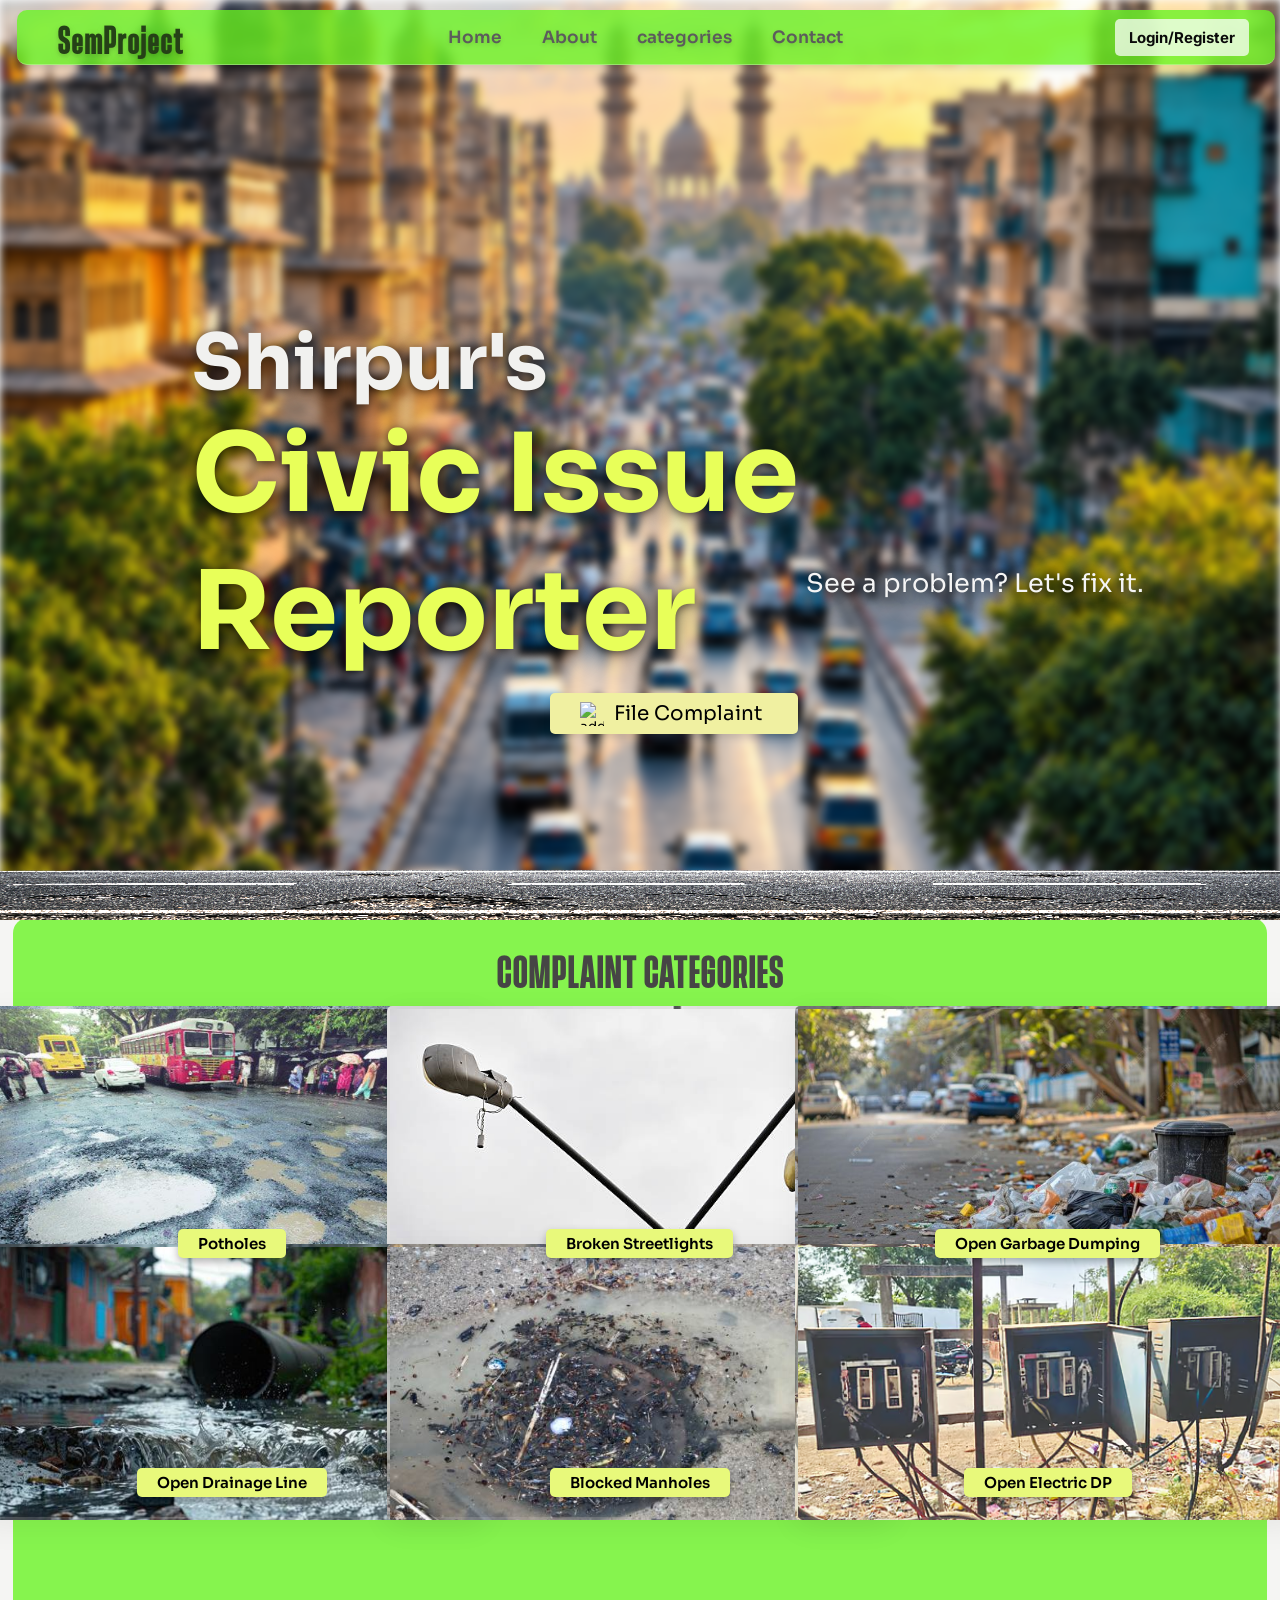
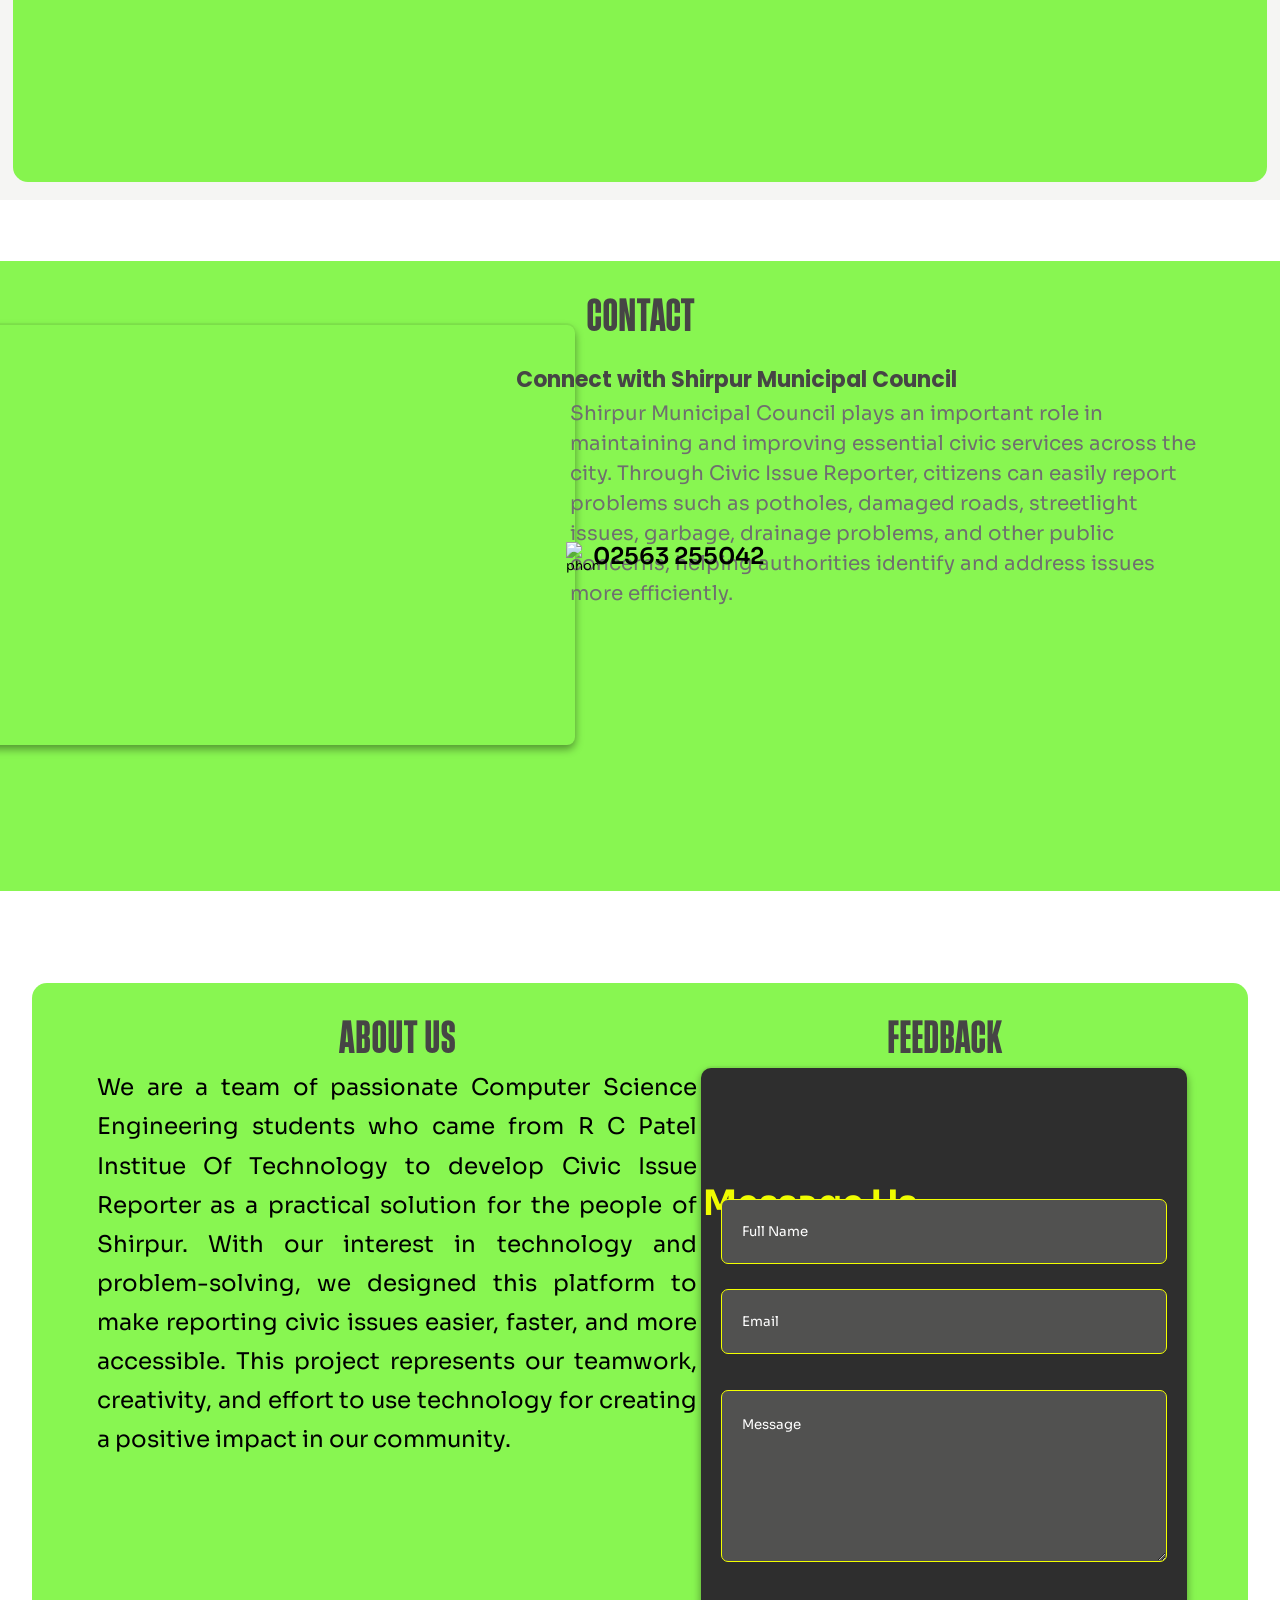
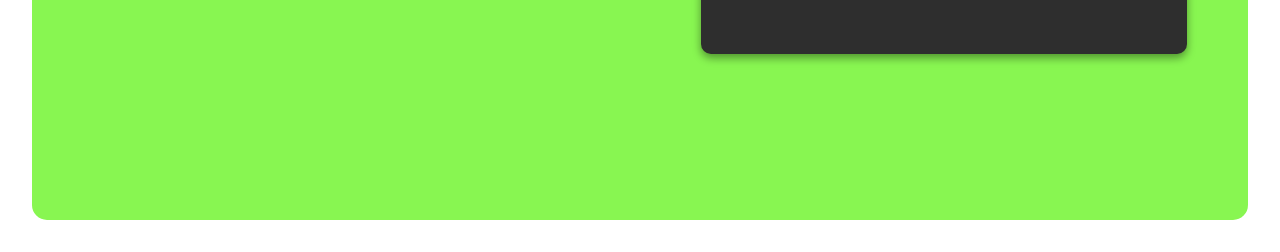
==== index.html @ 9edd3eb3 "first commit" ====
<!doctype html>
<html lang="en">
  <head>
    <meta charset="UTF-8" />
    <meta name="viewport" content="width=device-width, initial-scale=1.0" />
    <title>Sem project 1</title>

    <link
      rel="stylesheet"
      href="https://cdnjs.cloudflare.com/ajax/libs/font-awesome/6.2.1/css/all.min.css"
    />

    <link rel="preconnect" href="https://fonts.jgoogleapis.com" />
    <link rel="preconnect" href="https://fonts.gstatic.com" crossorigin />
    <link
      href="https://fonts.googleapis.com/css2?family=Sora:wght@100..800&display=swap"
      rel="stylesheet"
    />

    <link rel="stylesheet" href="style.css" />
  </head>
  <body>

    
  
    
    <section id="home" class="landingsec">
      <div class="landingdiv">
        <img
          class="landingimg"
          src="images/ChatGPT Image Sep 6, 2026, 12_44_51 PM.png"
        />
        <header class="glassheader">
          <h1 class="logotext">SemProject</h1>
          <nav class="nav-links">
            <a href="#home">Home</a>
            <a href="#about">About</a>
            <a href="#categories">categories</a>
            <a href="#contact">Contact</a>
          </nav>
          <button class="complaint">Login/Register</button>
        </header>
        <h1 class="shirpur">Shirpur's</h1>
        <h1 class="reporter">Civic Issue Reporter</h1>
        <span class="tagline">See a problem? Let's fix it.</span>
        <button  class="filecomplaint" 
                id="openComplaint"
        >
           
          <img
            width="24"
            height="24"
            src="https://img.icons8.com/material-sharp/24/add.png"
            alt="add"
          />
          <span>File Complaint</span>
        </button>
      </div>
    </section>



    <div class="modal-overlay" id="complaintModal">

        <div class="complaint-modal">

           
            <div class="modal-header">
                <h2>Add Report</h2>

                <button class="close-btn" id="closeComplaint">
                    ×
                </button>
            </div>


            <div class="modal-body">

                <label class="photo-upload">

                    <input type="file" id="photoInput" accept="image/*">

                    <div class="upload-icon">▧</div>

                    <span class="upload-title">
                        Add Photo
                    </span>

                    <small>
                        Click to upload an image
                    </small>

                </label>

                <p class="photo-info">
                </p>


                <div class="input-box">

                    <span class="input-icon">↗</span>

                    <input
                        type="text"
                        id="issueTitle"
                        placeholder="Title"
                    >

                </div>


                <div class="input-box select-box">

                    <span class="input-icon">▦</span>

                    <select id="category">

                        <option value="">Category</option>
                        <option value="Roads">Roads</option>
                        <option value="Lighting">Lighting</option>
                        <option value="Water">Water</option>
                        <option value="Garbage">Garbage</option>
                        <option value="Drainage">Drainage</option>
                        <option value="Traffic">Traffic</option>
                        <option value="Other">Other</option>

                    </select>

                </div>


                <div class="input-box textarea-box">

                    <span class="input-icon">☰</span>

                    <textarea
                        id="description"
                        placeholder="Briefly describe the issue..."
                    ></textarea>

                </div>


                <div class="input-box select-box">

                    <span class="input-icon">⌖</span>

                    <select id="location">

                        <option value="">Location</option>
                        <option value="Shirpur Main Road">
                            Shirpur Main Road
                        </option>

                        <option value="Shirpur Bus Stand">
                            Shirpur Bus Stand
                        </option>

                        <option value="R C Patel Area">
                            R C Patel Area
                        </option>

                        <option value="Railway Station Road">
                            Railway Station Road
                        </option>

                        <option value="Other">
                            Other Location
                        </option>

                    </select>

                </div>


                <button class="submit-btn" id="submitComplaint">
                    Submit
                </button>

            </div>

        </div>

    </div>


    <div class="success-message" id="successMessage">
        <span>✓</span>
        Complaint submitted successfully!
    </div>






    <section id="categories" class="categories">
      <img class="roadpng" src="images/roadpng2.png">
      <div class="categoriesdiv">
        <h1 class="complaintheading">COMPLAINT CATEGORIES</h1>

        <div class="box1">
          <span class="names">Potholes</span>
        </div>
        <div class="box2">
           <span class="names">Broken Streetlights</span>

        </div>
        <div class="box3">
         <span class="names">Open Garbage Dumping</span>

        </div>
        <div class="box4">
                    <span class="names">Open Drainage Line </span>

        </div>
        <div class="box5">
                    <span class="names">Blocked Manholes</span>

        </div>
        <div class="box6">
                    <span class="names">Open Electric DP </span>

        </div>
      </div>
      </div>
    </section>
    <section id="contact" class="contact">
      <div class="contactdiv">
              <h1 class="contactheading">CONTACT</h1>
              <div class="map">
                <iframe class="maps" src="https://www.google.com/maps/embed?pb=!1m18!1m12!1m3!1d3715.962619954981!2d74.87943527934569!3d21.351969600000007!2m3!1f0!2f0!3f0!3m2!1i1024!2i768!4f13.1!3m3!1m2!1s0x3bdf2d5e0650eb57%3A0x6c662c8d7b946584!2sShirpur%20Municipal%20Council%20Office!5e0!3m2!1sen!2sin!4v1788887911240!5m2!1sen!2sin" width="600" height="450" style="border:0;" allowfullscreen="" loading="lazy" referrerpolicy="strict-origin-when-cross-origin"></iframe>
              
              
          </div>

<h1 class="connectshirpur">
  Connect with Shirpur Municipal Council
</h1>
<p class="contactpara">
  Shirpur Municipal Council plays an important role in maintaining and improving essential civic services across the city. Through Civic Issue Reporter, citizens can easily report problems such as potholes, damaged roads, streetlight issues, garbage, drainage problems, and other public concerns, helping authorities identify and address issues more efficiently.
</p>
<img class="call"  src="https://img.icons8.com/ios-filled/50/phone-disconnected.png" alt="phone-disconnected"/>
<span class="number">02563 255042</span>
      </div>
    </section>

<section id="about" class="aboutus">
  <div class="aboutdiv">
<h1 class="aboutheading">
  ABOUT US
</h1>
<p class="aboutpara">
  We are a team of passionate Computer Science Engineering students who came from R C Patel Institue Of Technology to develop Civic Issue Reporter as a practical solution for the people of Shirpur. With our interest in technology and problem-solving, we designed this platform to make reporting civic issues easier, faster, and more accessible. This project represents our teamwork, creativity, and effort to use technology for creating a positive impact in our community.
</p>
<h1 class="feedback">
  FEEDBACK 
</h1>
<div class="feedbackform">
  <h1 class="Messageus">Message Us</h1>
  <input type="text" class="nameinput" placeholder="Full Name">
    <input type="email" class="emailinput" placeholder="Email">
    <textarea id="message" class="messageinput" placeholder="Message" required></textarea>

</div>

  </div>
</section>




<script src="script.js"></script>
  </body>
</html>
---- style.css ----
@import url("https://fonts.googleapis.com/css2?family=Nunito:ital,wght@0,200..1000;1,200..1000&family=Sora:wght@100..800&display=swap");

@import url("https://fonts.googleapis.com/css2?family=Inter:ital,opsz,wght@0,14..32,100..900;1,14..32,100..900&family=Nunito:ital,wght@0,200..1000;1,200..1000&family=Sora:wght@100..800&display=swap");

@import url("https://fonts.googleapis.com/css2?family=Inter:ital,opsz,wght@0,14..32,100..900;1,14..32,100..900&family=Nunito:ital,wght@0,200..1000;1,200..1000&family=Playfair+Display:ital,wght@0,400..900;1,400..900&family=Poppins:ital,wght@0,100;0,200;0,300;0,400;0,500;0,600;0,700;0,800;0,900;1,100;1,200;1,300;1,400;1,500;1,600;1,700;1,800;1,900&family=Sora:wght@100..800&family=Syncopate:wght@400;700&display=swap");

@import url("https://fonts.googleapis.com/css2?family=Inter:ital,opsz,wght@0,14..32,100..900;1,14..32,100..900&family=Nunito:ital,wght@0,200..1000;1,200..1000&family=Playfair+Display:ital,wght@0,400..900;1,400..900&family=Poppins:ital,wght@0,100;0,200;0,300;0,400;0,500;0,600;0,700;0,800;0,900;1,100;1,200;1,300;1,400;1,500;1,600;1,700;1,800;1,900&family=Sora:wght@100..800&family=Syncopate:wght@400;700&display=swap");

@import url("https://fonts.googleapis.com/css2?family=Anton&family=Caacupe+One&family=Inter:ital,opsz,wght@0,14..32,100..900;1,14..32,100..900&family=Nunito:ital,wght@0,200..1000;1,200..1000&family=Playfair+Display:ital,wght@0,400..900;1,400..900&family=Poppins:ital,wght@0,100;0,200;0,300;0,400;0,500;0,600;0,700;0,800;0,900;1,100;1,200;1,300;1,400;1,500;1,600;1,700;1,800;1,900&family=Sora:wght@100..800&family=Syncopate:wght@400;700&display=swap");

@import url("https://fonts.googleapis.com/css2?family=Caacupe+One&family=Inter:ital,opsz,wght@0,14..32,100..900;1,14..32,100..900&family=Nunito:ital,wght@0,200..1000;1,200..1000&family=Playfair+Display:ital,wght@0,400..900;1,400..900&family=Poppins:ital,wght@0,100;0,200;0,300;0,400;0,500;0,600;0,700;0,800;0,900;1,100;1,200;1,300;1,400;1,500;1,600;1,700;1,800;1,900&family=Sora:wght@100..800&family=Syncopate:wght@400;700&display=swap");

@import url("https://fonts.googleapis.com/css2?family=Anton&family=Caacupe+One&family=Inter:ital,opsz,wght@0,14..32,100..900;1,14..32,100..900&family=Nunito:ital,wght@0,200..1000;1,200..1000&family=Playfair+Display:ital,wght@0,400..900;1,400..900&family=Poppins:ital,wght@0,100;0,200;0,300;0,400;0,500;0,600;0,700;0,800;0,900;1,100;1,200;1,300;1,400;1,500;1,600;1,700;1,800;1,900&family=Sora:wght@100..800&family=Syncopate:wght@400;700&display=swap");

@import url("https://fonts.googleapis.com/css2?family=Anton&family=Bebas+Neue&family=Caacupe+One&family=Inter:ital,opsz,wght@0,14..32,100..900;1,14..32,100..900&family=Nunito:ital,wght@0,200..1000;1,200..1000&family=Playfair+Display:ital,wght@0,400..900;1,400..900&family=Poppins:ital,wght@0,100;0,200;0,300;0,400;0,500;0,600;0,700;0,800;0,900;1,100;1,200;1,300;1,400;1,500;1,600;1,700;1,800;1,900&family=Sora:wght@100..800&family=Syncopate:wght@400;700&display=swap");

@font-face {
  font-family: "forheading";
  src: url("Vanguard/Fontspring-DEMO-vanguardcf-medium\(1\).otf");
  font-weight: normal;
  font-style: normal;
}

* {
  margin: 0;
  padding: 0;
  font-family: sora;

  outline: none;
  border: none;
  text-decoration: none;
  text-transform: none;
  transition: all 0.2s linear;
}

html {
  font-size: 80%;
  overflow-x: hidden;
  scroll-padding-top: 5.5rem;
  scroll-behavior: smooth;
}

body {
  width: 100%;
  height: 100%;
}

.landingdiv {
  position: relative;
  justify-content: center;
  align-items: center;
}

.landingsec {
  width: 100%;
  height: 100vh;
}

.landingimg {
  width: 100%;
  height: 100vh;
  position: absolute;
  filter: blur(4px);
}

.glassheader {
  position: fixed;
  top: 10px;
  left: 17px;
  height: 20px;
  width: 92%;
  display: flex;
  justify-content: space-between;
  align-items: center;
  padding: 17px 40px;
  border-radius: 10px;
  background: rgba(105, 244, 35, 0.789);
  backdrop-filter: blur(5px);
  -webkit-backdrop-filter: blur(12px);
  border-bottom: 1px solid rgba(255, 255, 255, 0.3);
  box-shadow: 0 4px 6px rgba(0, 0, 0, 0.1);
  z-index: 1000;
}

.logotext {
  font-family: "forheading";
  font-size: 35px;
  letter-spacing: 1px;
  color: #254117;
  text-shadow:
    0 2px 4px rgba(0, 0, 0, 0.15),
    0 4px 12px rgba(0, 0, 0, 0.08);
}

.nav-links {
  position: absolute;
  left: 50%;
  transform: translateX(-50%);
  display: flex;
}

.nav-links a {
  font-family: sora;
  font-weight: 600;
  color: #5c5c5c;
  text-decoration: none;
  text-shadow: 0 2px 4px rgba(0, 0, 0, 0.15);
  margin: 0px 20px;
  font-size: 17px;
}

.nav-links a:hover {
  color: black;
  transform: translateY(-3px);
}

.complaint {
  position: absolute;
  right: 2%;
  padding: 8px 13px;
  font-family: inter;
  font-weight: 700;
  font-size: 15px;
  border-radius: 5px;
  transition: all 0.3s;
  background: rgba(255, 255, 255, 0.725);
  color: rgb(10, 10, 10);

  border: 1px solid rgba(255, 255, 255, 0);

  cursor: pointer;
}

.complaint:hover {
  transform: translateY(-2px);
  background-color: rgb(243, 243, 243);
  box-shadow: 0 5px 15px rgba(0, 0, 0, 0.2);
}

.shirpur {
  position: absolute;
  margin-top: 35vh;
  color: #f1f1ef;
  font-size: 6rem;
  left: 15%;
  text-shadow:
    0px 2px 10px rgba(0, 0, 0, 0.5),
    0px 4px 30px rgba(0, 0, 0, 0.4);
  transition: transform 0.2s smooth;
}

.reporter {
  position: absolute;
  margin-top: 45vh;
  color: #e8ff59;
  font-size: 8.5rem;
  left: 15%;
  text-shadow:
    0px 2px 10px rgba(0, 0, 0, 0.6),
    0px 4px 30px rgba(0, 0, 0, 0.5);
  transition: transform 0.3s smooth;
}

.tagline {
  font-family: sora;
  position: absolute;
  font-size: 2rem;
  margin-top: 63vh;
  left: 63%;
  color: whitesmoke;
  text-shadow:
    0px 2px 10px rgba(0, 0, 0, 0.6),
    0px 4px 30px rgba(0, 0, 0, 0.5);
  transition: transform 0.3s smooth;
}

.shirpur:hover,
.reporter:hover {
  transform: translateY(-1px) scale(1.03);
}

.tagline:hover {
  transform: translateY(1px) scale(1.03);
}

.filecomplaint {
  position: absolute;
  display: flex;
  justify-content: center;
  align-items: center;
  margin-top: 77vh;
  left: 43%;
  padding: 8px 35px;
  border-radius: 5px;
  font-family: inter;

  box-shadow: 0px 4px 6px rgba(0, 0, 0, 0.1);
  background-color: rgb(240, 240, 161);
  cursor: pointer;
}

.filecomplaint:hover {
  transform: translateY(-2px);
  background-color: rgb(240, 240, 71);

  box-shadow: 0px 10px 20px rgba(0, 0, 0, 0.15);
}

.filecomplaint span {
  font-size: 20px;
  margin-left: 10px;
}

.filecomplaint img {
  margin-left: -5px;
}

.roadpng {
  position: absolute;
  width: 100%;
  height: 110px;
  top: 90%;
  z-index: 1;
  filter: brightness(1.7);
}

.categories {
  width: 100%;
  height: 100vh;
  background-color: rgb(245, 245, 243);
  display: flex;
  justify-content: center;
  align-items: center;
}

.categoriesdiv {
  position: relative;
  width: 98%;
  height: 96vh;
  background-color: rgba(105, 244, 35, 0.789);
  border-radius: 15px;
  display: flex;
  justify-content: center;
}

.complaintheading {
  position: absolute;
  margin-top: 3vh;
  font-family: forheading;
  font-size: 40px;
  letter-spacing: 1px;
  white-space: nowrap;
  font-weight: 700;
  color: rgb(70, 69, 69);
}

.box1 {
  background-image: url(images/Pothole\ alert\ system\ from\ Tata\ Motors’\ subsidiary….jpg);
  background-size: cover;
  position: absolute;
  background-color: #f6f6f6;
  width: 500px;
  height: 270px;
  margin-top: 7%;
  margin-right: 65%;
  border-radius: 5px;
  border: 3px solid rgba(203, 200, 200, 0.2);
  box-shadow: 0 8px 30px rgba(0, 0, 0, 0.06);
  transition:
    transform 0.3s ease,
    box-shadow 0.3s ease;
  display: flex;
  justify-content: center;
  align-items: center;
}

.box2 {
  display: flex;
  justify-content: center;
  align-items: center;
  background-image: url(images/brokenstreet.jpg);
  background-size: cover;
  position: absolute;
  background-color: #f6f6f6;
  width: 500px;
  height: 270px;
  margin-top: 7%;
  margin-right: 0%;
  border-radius: 5px;
  border: 3px solid rgba(196, 195, 195, 0.2);
  box-shadow: 0 8px 30px rgba(0, 0, 0, 0.06);
  transition:
    transform 0.3s ease,
    box-shadow 0.3s ease;
}

.box3 {
  display: flex;
  justify-content: center;
  align-items: center;
  background-image: url(images/garbage.jpg);
  background-size: cover;

  position: absolute;
  background-color: #f6f6f6;
  width: 500px;
  height: 270px;
  margin-top: 7%;
  margin-right: -65%;
  border-radius: 5px;
  border: 3px solid rgba(213, 212, 212, 0.2);
  box-shadow: 0 8px 30px rgba(0, 0, 0, 0.06);
  transition:
    transform 0.3s ease,
    box-shadow 0.3s ease;
}

.box4 {
  display: flex;
  justify-content: center;
  align-items: center;
  background-image: url(images/opendrainage.jpeg);
  background-size: cover;
  position: absolute;
  background-color: #f6f6f6;
  width: 500px;
  height: 270px;
  margin-top: 26%;
  margin-right: 65%;
  border-radius: 5px;
  border: 3px solid rgba(206, 206, 206, 0.2);
  box-shadow: 0 8px 30px rgba(0, 0, 0, 0.06);
  transition:
    transform 0.3s ease,
    box-shadow 0.3s ease;
}

.box5 {
  display: flex;
  justify-content: center;
  align-items: center;
  background-image: url(images/blockedmanholes.jpg);
  background-size: cover;
  position: absolute;
  background-color: #f6f6f6;
  width: 500px;
  height: 270px;
  margin-top: 26%;
  margin-right: 0%;
  border-radius: 5px;
  border: 3px solid rgba(207, 205, 205, 0.2);
  box-shadow: 0 8px 30px rgba(0, 0, 0, 0.06);
  transition:
    transform 0.3s ease,
    box-shadow 0.3s ease;
}

.box6 {
  display: flex;
  justify-content: center;
  align-items: center;
  background-image: url(images/openDP.avif);
  background-size: cover;
  position: absolute;
  background-color: #f6f6f6;
  width: 500px;
  height: 270px;
  margin-top: 26%;
  margin-right: -65%;
  border-radius: 5px;
  border: 3px solid rgba(176, 176, 176, 0.2);
  box-shadow: 0 8px 30px rgba(0, 0, 0, 0.06);
  transition:
    transform 0.3s ease,
    box-shadow 0.3s ease;
}

.box1:hover,
.box2:hover,
.box3:hover,
.box4:hover,
.box5:hover,
.box6:hover {
  transform: translateY(-12px);
  box-shadow: 0 12px 35px rgba(0, 0, 0, 0.15);
}

.names {
  position: absolute;
  z-index: 1;
  background-color: #e8f97b;
  padding: 5px 20px;
  border-radius: 5px;
  font-size: 15px;
  font-weight: 600;
  font-family: sora;
  margin-top: 40%;
  cursor: pointer;
  box-shadow: 0 4px 8px rgba(0, 0, 0, 0.3);
}

.names:hover {
  background-color: #dbfb0e;
}

.contact {
  margin-top: 3%;
  width: 100%;
  height: 75vh;
  display: flex;
  justify-content: center;
  align-items: center;
}

.contactdiv {
  position: relative;
  width: 100%;
  height: 70vh;
  background-color: rgba(105, 244, 35, 0.789);
  display: flex;
  justify-content: center;
}

.contactheading {
  position: absolute;
  margin-top: 3vh;
  font-family: forheading;
  font-size: 40px;
  letter-spacing: 1px;
  white-space: nowrap;
  font-weight: 700;
  color: rgb(70, 69, 69);
}

.map {
  position: absolute;
  margin-right: 57%;
  margin-top: 5%;
}

.maps {
  width: 600px;
  height: 420px;
  border-radius: 8px;
  box-shadow:
    0 4px 8px rgba(0, 0, 0, 0.4),
    0 -2px 0 rgba(0, 0, 0, 0.04);
  transition: transform 0.3s ease;
}

.maps:hover {
  transform: translateY(-6px) scale(1.01);
}

.connectshirpur {
  position: absolute;
  font-size: 22px;
  margin-top: 8%;
  margin-left: 15%;
  color: rgb(70, 69, 69);
  font-family: poppins;
}

.contactpara {
  position: absolute;
  color: rgb(111, 111, 111);
  font-size: 20px;
  padding: 10px 0;
  line-height: 1.5;
  width: 50%;
  margin-top: 10%;
  margin-left: 39%;
}

.call {
  width: 32px;
  height: 32px;
  position: absolute;
  margin-top: 22%;
  margin-right: 9%;
}

.number {
  position: absolute;
  margin-top: 22%;
  margin-left: 6%;
  font-family: sora;
  font-size: 23px;
  font-weight: 600;
}

.aboutus {
  margin-top: 3%;
  width: 100%;
  height: 100vh;
  display: flex;
  justify-content: center;
  align-items: center;
}

.aboutdiv {
  position: relative;
  width: 95%;
  height: 93vh;
  background-color: rgba(105, 244, 35, 0.789);
  display: flex;
  justify-content: center;
  border-radius: 15px;
}

.aboutheading {
  position: absolute;
  margin-top: 3vh;
  font-family: forheading;
  font-size: 40px;
  letter-spacing: 1px;
  white-space: nowrap;
  font-weight: 700;
  color: rgb(70, 69, 69);
  margin-right: 40%;
}

.aboutpara {
  text-align: justify;
  text-justify: inter-word;
  width: 600px;
  line-height: 1.7;
  font-size: 23px;
  margin-top: 7%;
  margin-right: 40%;
}

.feedback {
  position: absolute;
  margin-top: 3vh;
  font-family: forheading;
  font-size: 40px;
  letter-spacing: 1px;
  white-space: nowrap;
  font-weight: 700;
  color: rgb(70, 69, 69);
  margin-left: 50%;
}

.feedbackform {
  position: absolute;
  background-color: rgba(46, 46, 46);
  margin-left: 50%;
  width: 40%;
  height: 70%;
  margin-top: 7%;
  border-radius: 10px;
  box-shadow:
    0 4px 8px rgba(0, 0, 0, 0.4),
    0 -2px 0 rgba(0, 0, 0, 0.04);
  display: flex;
  justify-content: center;
  align-items: center;
}

.Messageus {
  color: #f2ff00fc;
  font-size: 35px;
  margin-right: 55%;
  margin-bottom: 65%;
}

.nameinput {
  position: absolute;
  padding: 5px 20px;
  width: 83%;
  height: 9%;
  border-radius: 7px;
  margin-bottom: 260px;
  background-color: rgb(81, 81, 80);
  border: 1px solid rgb(242, 255, 0);
  color: white;
}

.nameinput::placeholder,
.emailinput::placeholder {
  color: white;
}

.emailinput {
  position: absolute;
  padding: 5px 20px;
  width: 83%;
  height: 9%;
  border-radius: 7px;
  margin-bottom: 80px;
  background-color: rgb(81, 81, 80);
  border: 1px solid rgb(242, 255, 0);
  color: white;
}

.messageinput {
  width: 83%;
  height: 150px;
  padding: 5px 20px;
  position: absolute;
  margin-top: 230px;
  border-radius: 7px;
  background-color: rgb(81, 81, 80);
  border: 1px solid rgb(242, 255, 0);
  color: white;
  padding-top: 15px;
}

.messageinput::placeholder {
  position: absolute;
  color: white;
  padding-top: 10px;
}

.modal-overlay {
  position: fixed;

  inset: 0;

  background: rgba(37, 37, 37, 0.72);

  display: flex;

  justify-content: center;

  align-items: center;

  padding: 20px;

  opacity: 0;

  visibility: hidden;

  transition: 0.3s;

  z-index: 1000;
}

.modal-overlay.active {
  opacity: 1;
  visibility: visible;
}

.complaint-modal {
  width: 100%;

  max-width: 490px;

  max-height: 92vh;

  overflow-y: auto;

  background: rgb(247, 245, 245);

  border-radius: 12px;

  transform: translateY(50px) scale(0.95);

  transition: 0.35s;

  box-shadow: 0 25px 80px rgba(0, 0, 0, 0.5);
}

.modal-overlay.active .complaint-modal {
  transform: translateY(0) scale(1);
}

.modal-header {
  background: #b4f54bce;

  color: rgb(30, 12, 12);

  height: 58px;

  padding: 0 20px;

  display: flex;

  justify-content: space-between;

  align-items: center;
}

.modal-header h2 {
  font-size: 18px;

  font-weight: 700;
}

.close-btn {
  border: none;

  background: transparent;

  color: rgb(29, 17, 17);

  font-size: 34px;

  cursor: pointer;

  line-height: 1;

  transition: 0.2s;
}

.close-btn:hover {
  transform: rotate(90deg);
}

.modal-body {
  padding: 16px;
}

.photo-upload {
  height: 175px;

  border: 1.5px dashed #030303;

  border-radius: 8px;

  background: #e5ffd9;

  display: flex;

  flex-direction: column;

  justify-content: center;

  align-items: center;

  cursor: pointer;

  transition: 0.2s;
}

.photo-upload:hover {
  background: #c8f9aaec;
}

.photo-upload input {
  display: none;
}

.upload-icon {
  font-size: 30px;

  color: #0b0b0b;

  margin-bottom: 8px;
}

.upload-title {
  font-size: 14px;

  color: #0c0c0c;
}

.photo-upload small {
  color: #555553;

  margin-top: 5px;
}

.photo-info {
  font-size: 11px;

  color: #353535;

  margin: 8px 0 18px;
}

.input-box {
  min-height: 48px;

  border: 1px solid #67676596;

  background: #e5ffdc;

  border-radius: 8px;

  margin-bottom: 13px;

  display: flex;

  align-items: center;

  padding: 0 13px;

  transition: 0.2s;
}

.input-box:focus-within {
  border-color: #a2ae00;

  box-shadow: 0 0 0 2px rgba(24, 174, 0, 0.1);
}

.input-icon {
  color: #181818;

  font-size: 18px;

  margin-right: 12px;
}

.input-box input,
.input-box select,
.input-box textarea {
  border: none;

  outline: none;

  background: transparent;

  width: 100%;

  font-family: inherit;

  font-size: 13px;

  color: #040404;
}

.input-box input::placeholder,
.input-box textarea::placeholder {
  color: #020202;
}

.select-box select {
  cursor: pointer;

  appearance: auto;
}

.textarea-box {
  align-items: flex-start;

  padding-top: 13px;
}

.textarea-box textarea {
  height: 65px;

  resize: vertical;
}

.submit-btn {
  width: 100%;

  height: 55px;

  border: none;

  border-radius: 9px;

  background: #8bfc3ad9;

  color: rgb(0, 0, 0);

  font-size: 16px;

  font-weight: 600;

  cursor: pointer;

  margin-top: 5px;

  transition: 0.25s;
}

.submit-btn:hover {
  background: #60e601;

  transform: translateY(-2px);

  box-shadow: 0 8px 20px rgba(22, 169, 0, 0.25);
}

.success-message {
  position: fixed;

  top: 25px;

  right: 25px;

  background: #8bfc3ad9;

  color: rgb(0, 0, 0);

  padding: 15px 22px;

  border-radius: 8px;

  display: flex;

  gap: 10px;

  align-items: center;

  transform: translateX(150%);

  transition: 0.4s;

  z-index: 2000;

  box-shadow: 0 10px 30px rgba(0, 0, 0, 0.25);
}

.success-message.show {
  transform: translateX(0);
}
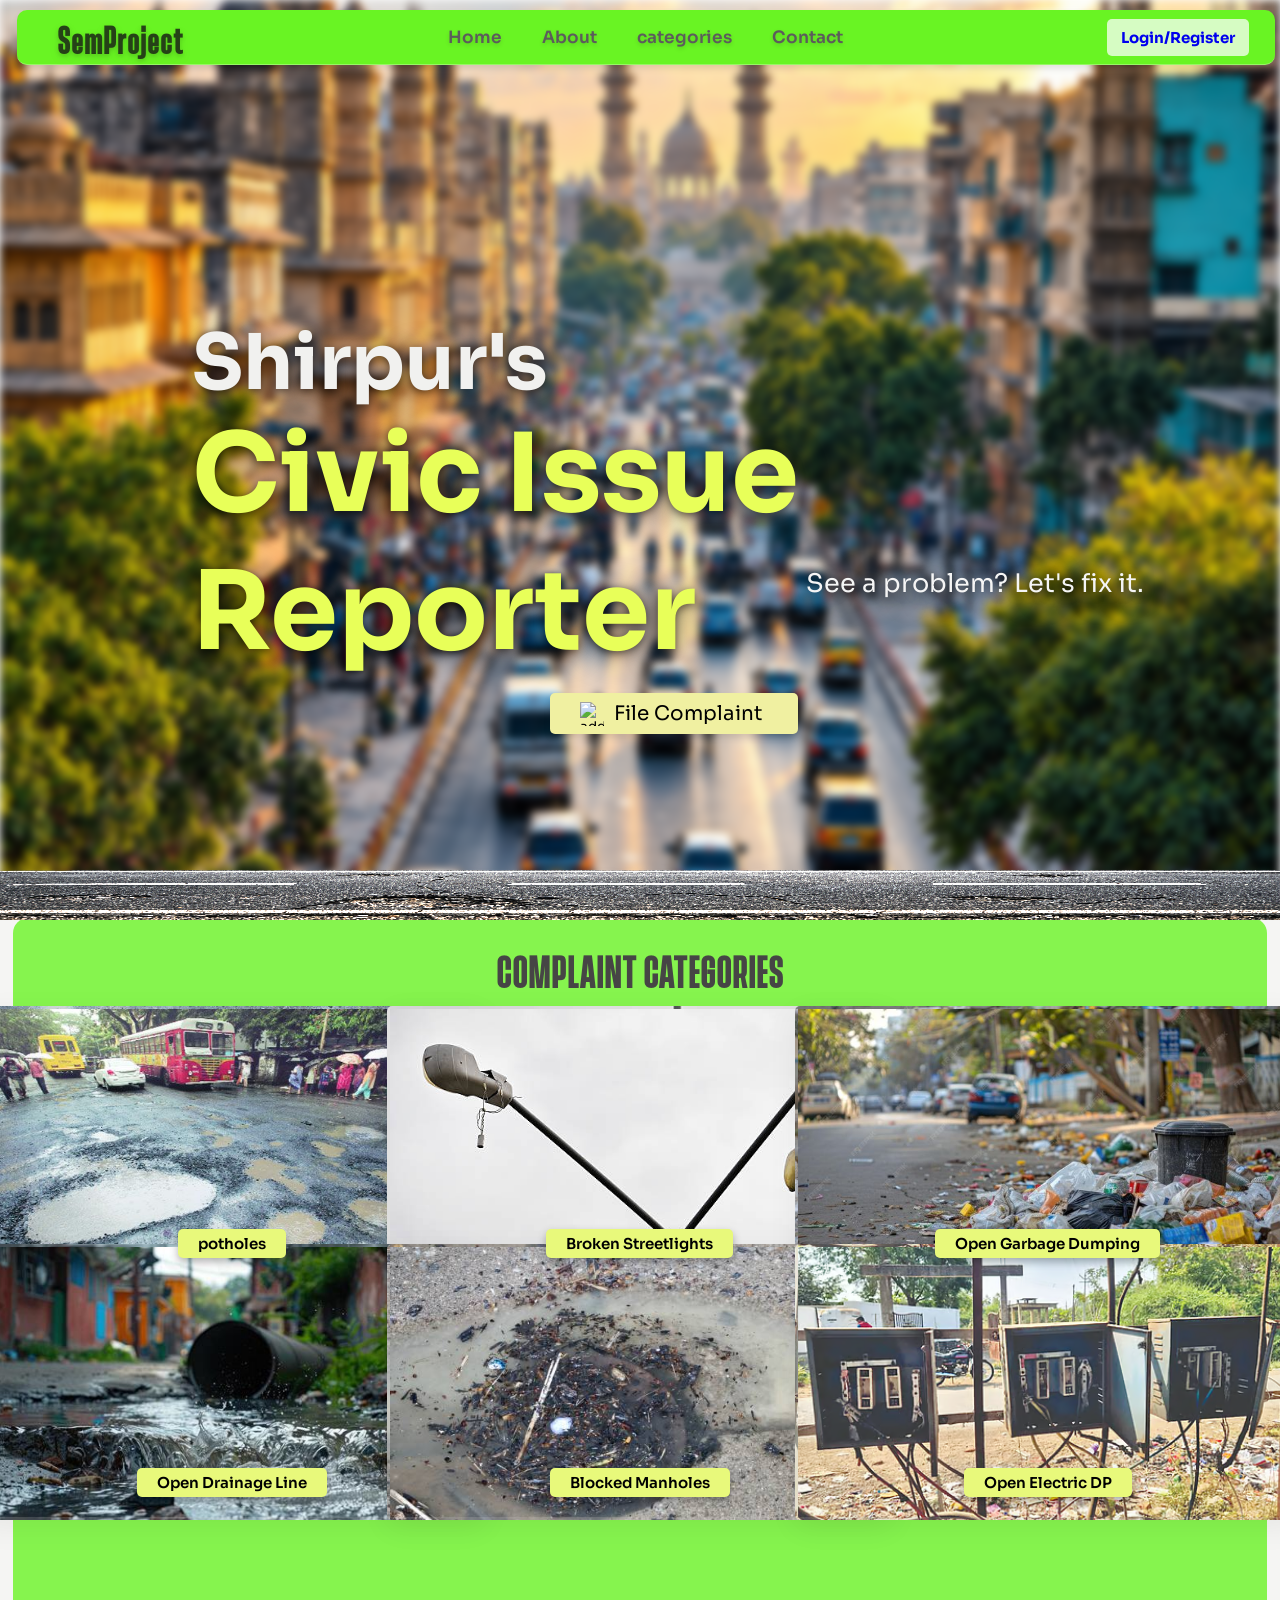
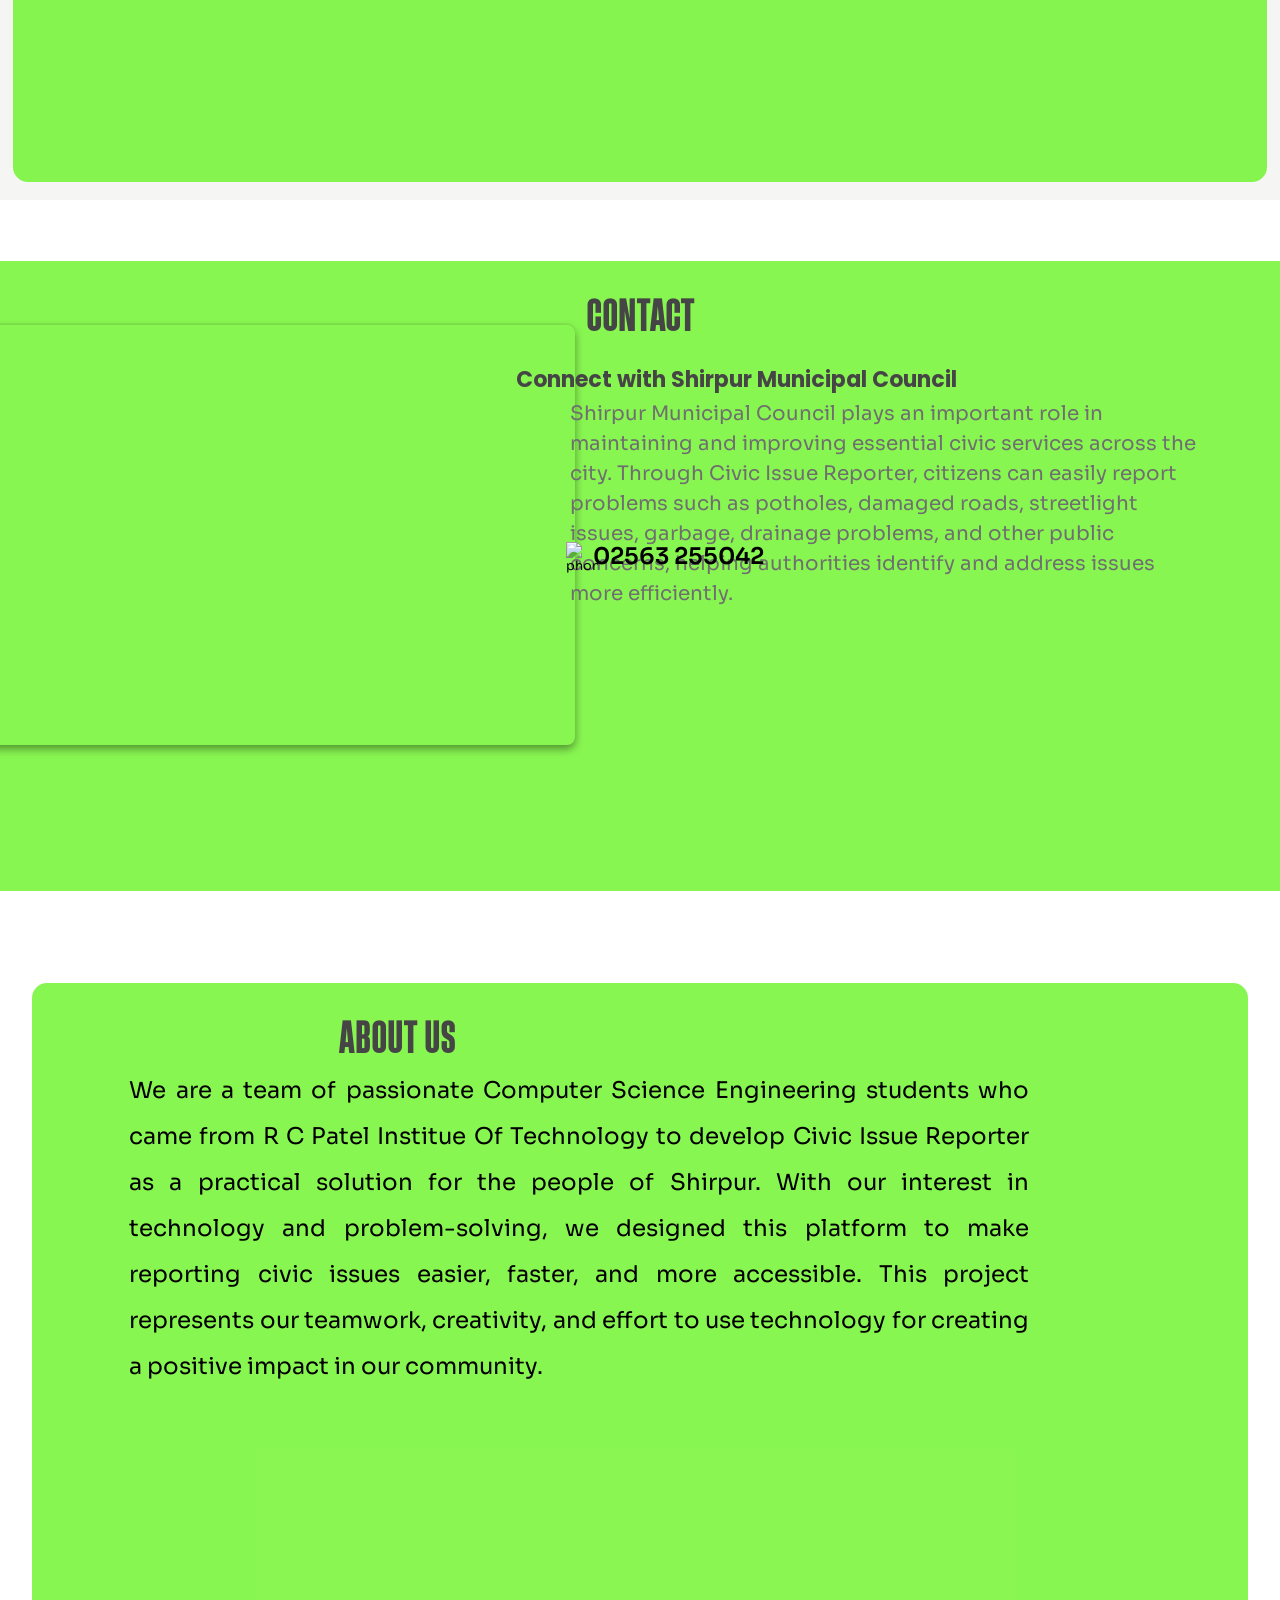
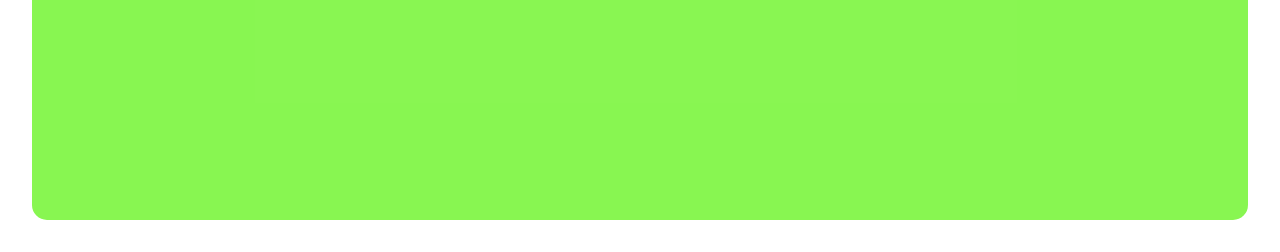
==== commit 0888bb0b: "first commit" ====
--- a/index.html
+++ b/index.html
@@ -38,13 +38,13 @@
             <a href="#categories">categories</a>
             <a href="#contact">Contact</a>
           </nav>
-          <button class="complaint">Login/Register</button>
+          <button class="complaint"> <a href="login.html" >Login/Register</a></button>
         </header>
         <h1 class="shirpur">Shirpur's</h1>
         <h1 class="reporter">Civic Issue Reporter</h1>
         <span class="tagline">See a problem? Let's fix it.</span>
         <button  class="filecomplaint" 
-                id="openComplaint"
+                id="openComplaint" 
         >
            
           <img
@@ -60,73 +60,182 @@
 
 
 
-    <div class="modal-overlay" id="complaintModal">
-
-        <div class="complaint-modal">
-
-           
-            <div class="modal-header">
-                <h2>Add Report</h2>
-
-                <button class="close-btn" id="closeComplaint">
-                    ×
-                </button>
-            </div>
-
-
-            <div class="modal-body">
-
-                <label class="photo-upload">
-
-                    <input type="file" id="photoInput" accept="image/*">
-
-                    <div class="upload-icon">▧</div>
-
-                    <span class="upload-title">
-                        Add Photo
-                    </span>
-
-                    <small>
-                        Click to upload an image
-                    </small>
-
-                </label>
-
-                <p class="photo-info">
-                </p>
+   
+
+
+
+
+<div class="complaint-overlay" id="complaintOverlay">
+
+    <div class="complaint-modal">
+
+      
+        <div class="complaint-header">
+
+            <h2>Add Report</h2>
+
+            <button class="close-btn" id="closeComplaintBtn">
+                ×
+            </button>
+
+        </div>
+
+
+        <form id="complaintForm">
+
+            <div class="form-content">
+
+
+               
+
+                <div class="section-label">
+                    User Information
+                </div>
+
 
 
                 <div class="input-box">
 
-                    <span class="input-icon">↗</span>
+                    <span class="input-icon"><svg xmlns="http://www.w3.org/2000/svg" height="24px" viewBox="0 -960 960 960" width="24px" fill="#1f1f1f"><path d="M200-246q54-53 125.5-83.5T480-360q83 0 154.5 30.5T760-246v-514H200v514Zm379-235q41-41 41-99t-41-99q-41-41-99-41t-99 41q-41 41-41 99t41 99q41 41 99 41t99-41ZM200-120q-33 0-56.5-23.5T120-200v-560q0-33 23.5-56.5T200-840h560q33 0 56.5 23.5T840-760v560q0 33-23.5 56.5T760-120H200Zm69-80h422q-44-39-99.5-59.5T480-280q-56 0-112.5 20.5T269-200Zm168.5-337.5Q420-555 420-580t17.5-42.5Q455-640 480-640t42.5 17.5Q540-605 540-580t-17.5 42.5Q505-520 480-520t-42.5-17.5ZM480-503Z"/></svg></span>
 
                     <input
                         type="text"
-                        id="issueTitle"
-                        placeholder="Title"
+                        id="userName"
+                        placeholder="Your Name"
+                        required
                     >
 
                 </div>
 
 
-                <div class="input-box select-box">
+          
+
+                <div class="input-box">
+
+                    <span class="input-icon"><svg xmlns="http://www.w3.org/2000/svg" height="24px" viewBox="0 -960 960 960" width="24px" fill="#1f1f1f"><path d="M280-40q-33 0-56.5-23.5T200-120v-720q0-33 23.5-56.5T280-920h400q33 0 56.5 23.5T760-840v124q18 7 29 22t11 34v80q0 19-11 34t-29 22v404q0 33-23.5 56.5T680-40H280Zm0-80h400v-720H280v720Zm0 0v-720 720Zm228.5-611.5Q520-743 520-760t-11.5-28.5Q497-800 480-800t-28.5 11.5Q440-777 440-760t11.5 28.5Q463-720 480-720t28.5-11.5Z"/></svg></span>
+
+                    <input
+                        type="tel"
+                        id="phoneNumber"
+                        placeholder="Phone Number"
+                        maxlength="10"
+                        required
+                    >
+
+                </div>
+
+
+              
+
+                <div class="input-box textarea-box">
+
+                    <span class="input-icon">⌂</span>
+
+                    <textarea
+                        id="userAddress"
+                        placeholder="Your Address"
+                        required
+                    ></textarea>
+
+                </div>
+
+
+      
+                <div class="section-label">
+                    Complaint Information
+                </div>
+
+
+                <label class="photo-upload" for="complaintImage">
+
+                    <div class="photo-icon">
+                        ▧
+                    </div>
+
+                    <div id="photoText">
+                        <strong>Add Photo</strong>
+                        <span>Click to upload an image</span>
+                    </div>
+
+                    <img
+                        id="imagePreview"
+                        class="image-preview"
+                        alt="Complaint preview"
+                    >
+
+                </label>
+
+                <input
+                    type="file"
+                    id="complaintImage"
+                    accept="image/*"
+                    hidden
+                    required
+                >
+
+
+                
+
+                <div class="input-box">
+
+                    <span class="input-icon">↗</span>
+
+                    <input
+                        type="text"
+                        id="complaintTitle"
+                        placeholder="Complaint Title"
+                        required
+                    >
+
+                </div>
+
+
+          
+
+                <div class="input-box">
 
                     <span class="input-icon">▦</span>
 
-                    <select id="category">
-
-                        <option value="">Category</option>
-                        <option value="Roads">Roads</option>
-                        <option value="Lighting">Lighting</option>
-                        <option value="Water">Water</option>
-                        <option value="Garbage">Garbage</option>
-                        <option value="Drainage">Drainage</option>
-                        <option value="Traffic">Traffic</option>
-                        <option value="Other">Other</option>
+                    <select id="complaintCategory" required>
+
+                        <option value="">
+                            Select Category
+                        </option>
+
+                        <option value="Pothole / Damaged Road">
+                            Pothole / Damaged Road
+                        </option>
+
+                        <option value="Broken Streetlight">
+                            Broken Streetlight
+                        </option>
+
+                        <option value="Garbage / Waste">
+                            Garbage / Waste
+                        </option>
+
+                        <option value="Open Drainage">
+                            Open Drainage
+                        </option>
+
+                        <option value="Water Supply">
+                            Water Supply
+                        </option>
+
+                        <option value="Traffic Issue">
+                            Traffic Issue
+                        </option>
+
+                        <option value="Other">
+                            Other
+                        </option>
 
                     </select>
 
-                </div>
+                    <span class="select-arrow">⌄</span>
+
+                </div>
+
 
 
                 <div class="input-box textarea-box">
@@ -134,54 +243,82 @@
                     <span class="input-icon">☰</span>
 
                     <textarea
-                        id="description"
+                        id="complaintDescription"
                         placeholder="Briefly describe the issue..."
+                        required
                     ></textarea>
 
                 </div>
 
 
-                <div class="input-box select-box">
-
-                    <span class="input-icon">⌖</span>
-
-                    <select id="location">
-
-                        <option value="">Location</option>
-                        <option value="Shirpur Main Road">
-                            Shirpur Main Road
-                        </option>
-
-                        <option value="Shirpur Bus Stand">
-                            Shirpur Bus Stand
-                        </option>
-
-                        <option value="R C Patel Area">
-                            R C Patel Area
-                        </option>
-
-                        <option value="Railway Station Road">
-                            Railway Station Road
-                        </option>
-
-                        <option value="Other">
-                            Other Location
-                        </option>
-
-                    </select>
-
-                </div>
-
-
-                <button class="submit-btn" id="submitComplaint">
-                    Submit
+               
+
+                <div class="section-label">
+                    Complaint Location
+                </div>
+
+
+                <div class="location-box">
+
+                    <div class="location-top">
+
+                        <span class="input-icon">⌖</span>
+
+                        <span id="locationText">
+                            Location not selected
+                        </span>
+
+                    </div>
+
+
+                    <button
+                        type="button"
+                        class="location-btn"
+                        id="getLocationBtn"
+                    >
+                        <svg xmlns="http://www.w3.org/2000/svg" height="18px" viewBox="0 -960 960 960" width="24px" fill="#1f1f1f"><path d="M536.5-503.5Q560-527 560-560t-23.5-56.5Q513-640 480-640t-56.5 23.5Q400-593 400-560t23.5 56.5Q447-480 480-480t56.5-23.5ZM480-186q122-112 181-203.5T720-552q0-109-69.5-178.5T480-800q-101 0-170.5 69.5T240-552q0 71 59 162.5T480-186Zm0 106Q319-217 239.5-334.5T160-552q0-150 96.5-239T480-880q127 0 223.5 89T800-552q0 100-79.5 217.5T480-80Zm0-480Z"/></svg> Use Current Location
+                    </button>
+
+                </div>
+
+
+             
+
+                <p
+                    class="location-status"
+                    id="locationStatus"
+                ></p>
+
+
+
+                <input
+                    type="hidden"
+                    id="latitude"
+                >
+
+                <input
+                    type="hidden"
+                    id="longitude"
+                >
+
+
+                
+
+                <button
+                    type="submit"
+                    class="submit-btn"
+                >
+                    Submit Complaint
                 </button>
 
+
             </div>
 
-        </div>
+        </form>
 
     </div>
+
+</div>
 
 
     <div class="success-message" id="successMessage">
@@ -200,26 +337,26 @@
         <h1 class="complaintheading">COMPLAINT CATEGORIES</h1>
 
         <div class="box1">
-          <span class="names">Potholes</span>
+          <span class="names"  id="potholes">potholes</span>
         </div>
         <div class="box2">
-           <span class="names">Broken Streetlights</span>
+           <span class="names" id="brokenlights">Broken Streetlights</span>
 
         </div>
         <div class="box3">
-         <span class="names">Open Garbage Dumping</span>
+         <span class="names" id="garbage">Open Garbage Dumping</span>
 
         </div>
         <div class="box4">
-                    <span class="names">Open Drainage Line </span>
+                    <span class="names" id="drainage">Open Drainage Line </span>
 
         </div>
         <div class="box5">
-                    <span class="names">Blocked Manholes</span>
+                    <span class="names" id="blockedmanholes">Blocked Manholes</span>
 
         </div>
         <div class="box6">
-                    <span class="names">Open Electric DP </span>
+                    <span class="names" id="electric">Open Electric DP </span>
 
         </div>
       </div>
@@ -253,14 +390,6 @@
 <p class="aboutpara">
   We are a team of passionate Computer Science Engineering students who came from R C Patel Institue Of Technology to develop Civic Issue Reporter as a practical solution for the people of Shirpur. With our interest in technology and problem-solving, we designed this platform to make reporting civic issues easier, faster, and more accessible. This project represents our teamwork, creativity, and effort to use technology for creating a positive impact in our community.
 </p>
-<h1 class="feedback">
-  FEEDBACK 
-</h1>
-<div class="feedbackform">
-  <h1 class="Messageus">Message Us</h1>
-  <input type="text" class="nameinput" placeholder="Full Name">
-    <input type="email" class="emailinput" placeholder="Email">
-    <textarea id="message" class="messageinput" placeholder="Message" required></textarea>
 
 </div>
 
--- a/style.css
+++ b/style.css
@@ -74,7 +74,7 @@
   align-items: center;
   padding: 17px 40px;
   border-radius: 10px;
-  background: rgba(105, 244, 35, 0.789);
+  background: rgb(105, 244, 35);
   backdrop-filter: blur(5px);
   -webkit-backdrop-filter: blur(12px);
   border-bottom: 1px solid rgba(255, 255, 255, 0.3);
@@ -523,11 +523,11 @@
 .aboutpara {
   text-align: justify;
   text-justify: inter-word;
-  width: 600px;
-  line-height: 1.7;
+  width: 900px;
+  line-height: 2;
   font-size: 23px;
   margin-top: 7%;
-  margin-right: 40%;
+  margin-right: 10%;
 }
 
 .feedback {
@@ -910,3 +910,430 @@
 .success-message.show {
   transform: translateX(0);
 }
+
+/* complaint new */
+
+:root {
+  --lime: #baff55;
+
+  --lime-hover: #a9f542;
+
+  --light-green: #e5ffd9;
+
+  --dark: #171717;
+
+  --border: #030303;
+
+  --white: #ffffff;
+}
+
+.add-complaint-btn {
+  padding: 15px 28px;
+
+  border: none;
+
+  border-radius: 12px;
+
+  background: var(--lime);
+
+  color: var(--dark);
+
+  font-size: 17px;
+
+  font-weight: 700;
+
+  cursor: pointer;
+
+  transition: 0.25s;
+}
+
+.add-complaint-btn:hover {
+  background: var(--lime-hover);
+
+  transform: translateY(-2px);
+}
+
+.complaint-overlay {
+  position: fixed;
+
+  inset: 0;
+
+  background: rgba(0, 0, 0, 0.62);
+
+  backdrop-filter: blur(5px);
+
+  display: none;
+
+  justify-content: center;
+
+  align-items: center;
+
+  padding: 20px;
+
+  z-index: 9999;
+}
+
+.complaint-modal {
+  width: 100%;
+
+  max-width: 750px;
+
+  max-height: 100vh;
+
+  margin-bottom: 100px;
+
+  background: #f7f7f7;
+
+  border-radius: 16px;
+
+  overflow: hidden;
+
+  box-shadow: 0 25px 70px rgba(0, 0, 0, 0.4);
+
+  animation: modalOpen 0.25s ease;
+}
+
+@keyframes modalOpen {
+  from {
+    opacity: 0;
+
+    transform: scale(0.94) translateY(20px);
+  }
+
+  to {
+    opacity: 1;
+
+    transform: scale(1) translateY(0);
+  }
+}
+
+.complaint-header {
+  background: var(--lime);
+
+  height: 66px;
+
+  padding: 0 22px;
+
+  display: flex;
+
+  align-items: center;
+
+  justify-content: space-between;
+}
+
+.complaint-header h2 {
+  margin-left: 38%;
+
+  font-size: 26px;
+
+  color: var(--dark);
+}
+
+.close-btn {
+  border: none;
+
+  background: transparent;
+
+  color: var(--dark);
+
+  font-size: 45px;
+
+  line-height: 1;
+
+  cursor: pointer;
+
+  padding: 0 5px;
+}
+
+.form-content {
+  padding: 20px;
+
+  overflow-y: auto;
+
+  max-height: calc(94vh - 66px);
+}
+
+.section-label {
+  font-size: 18px;
+
+  font-weight: 700;
+
+  color: #4a4a4a;
+
+  margin: 5px 0 9px;
+}
+
+.input-box {
+  width: 100%;
+
+  min-height: 55px;
+
+  box-sizing: border-box;
+
+  background-color: #e5ffd9;
+
+  border: 1px solid var(black);
+
+  border-radius: 10px;
+
+  display: flex;
+
+  align-items: center;
+
+  margin-bottom: 14px;
+
+  padding: 0 14px;
+
+  transition: 0.2s;
+}
+
+.input-box:hover {
+  background-color: #c8f9aaec;
+}
+
+.input-icon {
+  width: 30px;
+
+  font-size: 19px;
+
+  color: var(--dark);
+
+  flex-shrink: 0;
+}
+
+.input-box input,
+.input-box textarea,
+.input-box select {
+  width: 100%;
+
+  border: none;
+
+  outline: none;
+
+  background: transparent;
+
+  color: var(--dark);
+
+  font-size: 15px;
+
+  font-family: inherit;
+}
+
+.input-box input {
+  height: 53px;
+}
+
+.input-box textarea {
+  min-height: 90px;
+
+  padding: 16px 0;
+
+  resize: vertical;
+}
+
+.input-box select {
+  height: 53px;
+
+  appearance: none;
+
+  cursor: pointer;
+}
+
+.select-arrow {
+  font-size: 20px;
+
+  margin-left: 8px;
+}
+
+.photo-upload {
+  height: 180px;
+
+  background-color: #e5ffd9;
+
+  border: 1.5px dashed #6e7d68;
+
+  border-radius: 10px;
+
+  display: flex;
+
+  flex-direction: column;
+
+  justify-content: center;
+
+  align-items: center;
+
+  cursor: pointer;
+
+  margin-bottom: 15px;
+
+  transition: 0.2s;
+
+  overflow: hidden;
+}
+
+.photo-upload:hover {
+  background: #c8f9aaec;
+}
+
+.photo-icon {
+  font-size: 28px;
+
+  margin-bottom: 10px;
+}
+
+#photoText {
+  display: flex;
+
+  flex-direction: column;
+
+  align-items: center;
+
+  gap: 6px;
+}
+
+#photoText strong {
+  font-size: 17px;
+
+  font-weight: 500;
+}
+
+#photoText span {
+  font-size: 13px;
+
+  color: #687064;
+}
+
+.image-preview {
+  display: none;
+
+  width: 100%;
+
+  height: 100%;
+
+  object-fit: cover;
+}
+
+.location-box {
+  background-color: #e5ffd9;
+
+  border: 1px solid black;
+
+  border-radius: 10px;
+
+  padding: 13px;
+
+  margin-bottom: 7px;
+}
+
+.location-top {
+  display: flex;
+
+  align-items: center;
+
+  gap: 5px;
+
+  min-height: 35px;
+
+  margin-bottom: 10px;
+}
+
+#locationText {
+  font-size: 14px;
+
+  color: #555;
+
+  word-break: break-word;
+}
+
+.location-btn {
+  width: 100%;
+
+  border-radius: 8px;
+
+  padding: 11px;
+
+  background-color: #71ff2f;
+
+  color: black;
+
+  font-size: 14px;
+
+  font-weight: 600;
+
+  cursor: pointer;
+
+  transition: 0.2s;
+}
+
+.location-btn:hover {
+  background: #b1f88f;
+}
+
+.location-status {
+  font-size: 12px;
+
+  margin: 5px 3px 15px;
+
+  color: #52624e;
+}
+
+.submit-btn {
+  width: 100%;
+
+  height: 62px;
+
+  border: none;
+
+  border-radius: 11px;
+
+  background: black;
+
+  color: white;
+
+  font-size: 18px;
+
+  font-weight: 700;
+
+  cursor: pointer;
+
+  margin-top: 5px;
+
+  transition: 0.25s;
+}
+
+.submit-btn:hover {
+  background: var(--lime-hover);
+  color: black;
+
+  transform: translateY(-1px);
+}
+
+@media (max-width: 600px) {
+  .complaint-overlay {
+    padding: 8px;
+
+    align-items: flex-end;
+  }
+
+  .complaint-modal {
+    max-height: 96vh;
+
+    border-radius: 16px 16px 10px 10px;
+  }
+
+  .form-content {
+    padding: 16px;
+  }
+
+  .complaint-header {
+    height: 62px;
+  }
+
+  .complaint-header h2 {
+    font-size: 20px;
+  }
+
+  .photo-upload {
+    height: 155px;
+  }
+}
